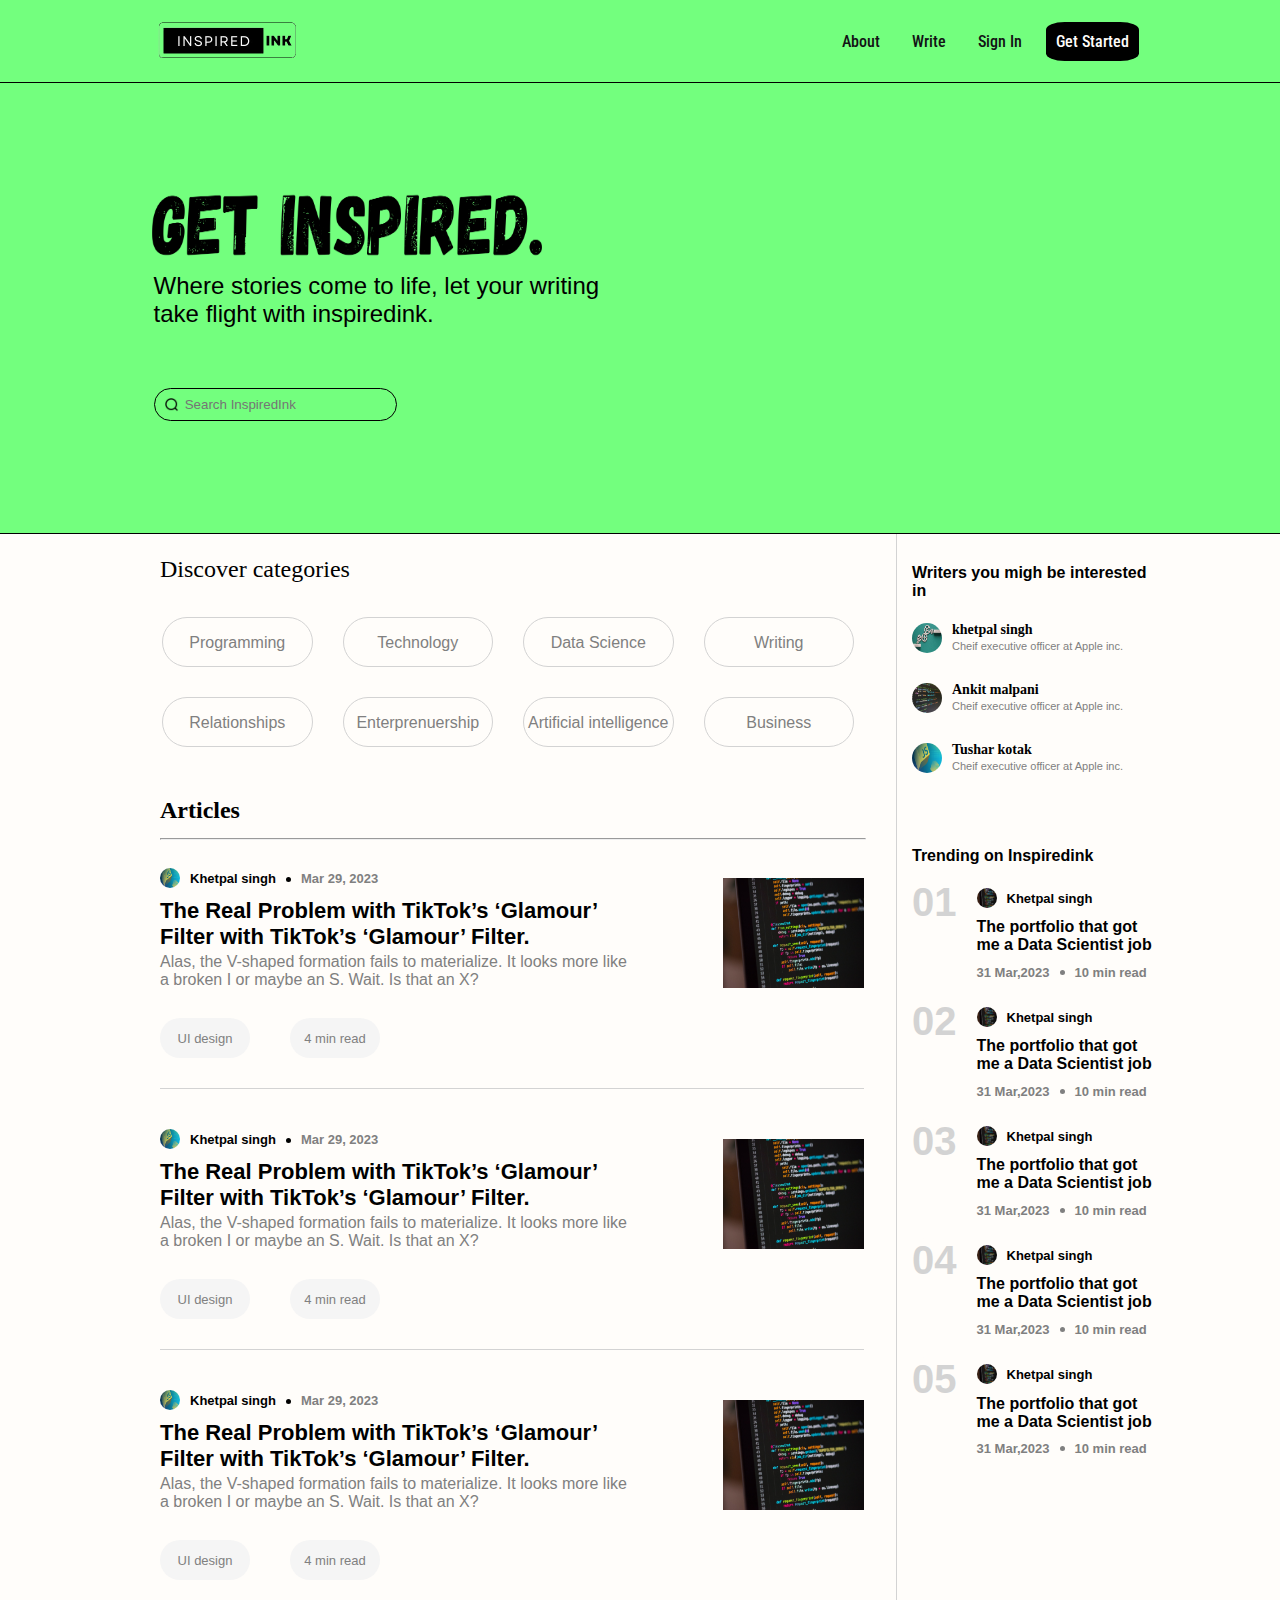
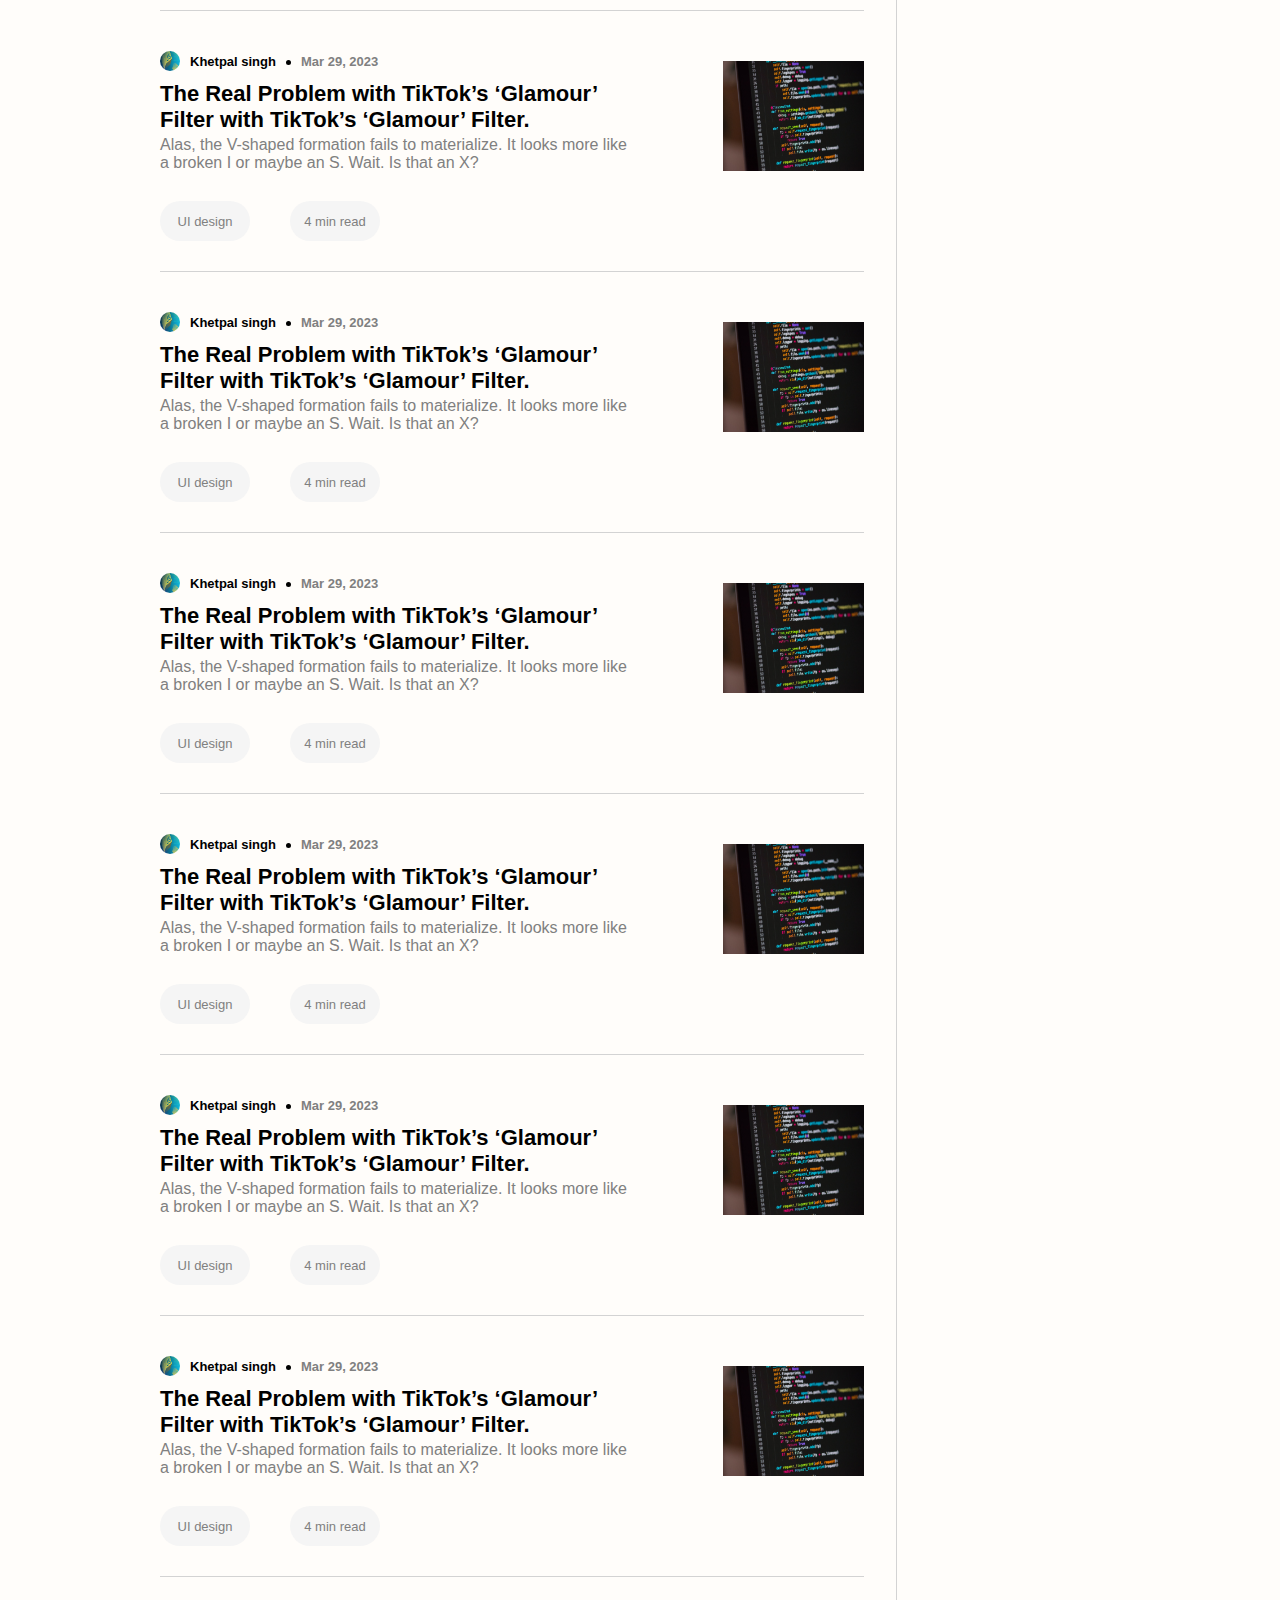
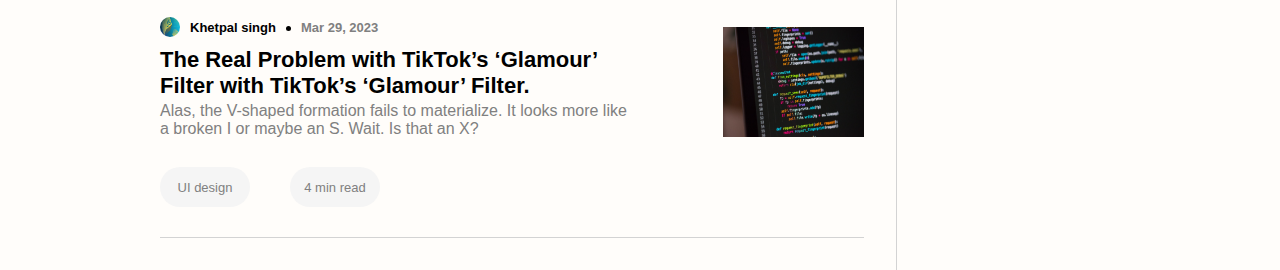
==== index.html @ ab57a782 "initial commit" ====
<!DOCTYPE html>
<html lang="en">
<head>
	<meta charset="UTF-8">
	<title>
		InspiredInk-Get Inspired
	</title>
	<link id="titleicon" rel = "icon" type = "image/png" href = "/img/Inspired-R.png">
	<link rel="stylesheet" href="styles.css">
	<link rel="preconnect" href="https://fonts.googleapis.com">
	<link rel="preconnect" href="https://fonts.gstatic.com" crossorigin>
	<link href="https://fonts.googleapis.com/css2?family=Playfair+Display:wght@500&family=Roboto+Condensed&display=swap" rel="stylesheet">
	<link rel="preconnect" href="https://fonts.googleapis.com">
    <link rel="preconnect" href="https://fonts.gstatic.com" crossorigin>
	<link href="https://fonts.googleapis.com/css2?family=Inconsolata:wght@300&family=Playfair+Display:wght@500&family=Roboto+Condensed&display=swap" rel="stylesheet">
	<link rel="stylesheet" href="">
</head>
<body>
	<header>
		<nav>
			<div class="logo">
				<a href="/index.html"><img src="/img/Inspired-R.png" alt=""></a>
			</div>
			<ul class="nav-links">
				<li><a href="#">About</a></li>
				<li><a href="/signup.html">Write</a></li>
				<li><a href="/signin.html">Sign In</a></li>			
				<li><a id="started" href="/register.html">Get Started</a></li>
			</ul>
		</nav>
	</header>
	<div class="landing">
		<img src="/img/Get (1).png" alt="">
		<h3>Where stories come to life, let your writing <br> take flight with inspiredink.</h3>
		<div class="search-bar">
			<img src="/img/search.png" alt="icon">
			<input  type="text" placeholder="Search InspiredInk">
			<div></div>
		</div>
	</div>
	<div class="content">	
		<main>
			<h3 class="Discover">Discover categories</h3>
			<div class="categories">
				<div><p>Programming</p></div>
				<div><p>Technology</p></div>
				<div><p>Data Science</p></div>
				<div><p>Writing</p></div>
				<div><p>Relationships</p></div>
				<div><p>Enterprenuership</p></div>
				<div><p>Artificial intelligence</p></div>
				<div><p>Business</p></div>
			</div>
			<h3 class="articles">Articles</h3>
			<hr>
			<div class="trending">
				<div class="post">
					<div class="name">
						<img src="/img/blog1.jpg" alt="">
						<h4>Khetpal singh</h4>
						<div class="dot"></div>
						<h4 class="date">Mar 29, 2023</h4><br>
					</div>
					<div class="middle">
						<div class="title">
							<h2 id="title" >The Real Problem with TikTok’s ‘Glamour’ Filter with TikTok’s ‘Glamour’ Filter.</h2>
							<h3 id="describe">Alas, the V-shaped formation fails to materialize. It looks more like a broken I or maybe an S. Wait. Is that an X?</h3>
						</div>
						<img src="/img/blog2.jpg" alt="">
					</div>	
					<div class="others">
						<div class="topic">
							<h4>UI design</h4>
						</div>
						<div class="readtime">
								<h4>4 min read</h4>
						</div>
					</div>
					
				</div>
				<div class="post">
					<div class="name">
						<img src="/img/blog1.jpg" alt="">
						<h4>Khetpal singh</h4>
						<div class="dot"></div>
						<h4 class="date">Mar 29, 2023</h4><br>
					</div>
					<div class="middle">
						<div class="title">
							<h2 id="title" >The Real Problem with TikTok’s ‘Glamour’ Filter with TikTok’s ‘Glamour’ Filter.</h2>
							<h3 id="describe">Alas, the V-shaped formation fails to materialize. It looks more like a broken I or maybe an S. Wait. Is that an X?</h3>
						</div>
						<img src="/img/blog2.jpg" alt="">
					</div>	
					<div class="others">
						<div class="topic">
							<h4>UI design</h4>
						</div>
						<div class="readtime">
								<h4>4 min read</h4>
						</div>
					</div>
				</div>
				<div class="post">
					<div class="name">
						<img src="/img/blog1.jpg" alt="">
						<h4>Khetpal singh</h4>
						<div class="dot"></div>
						<h4 class="date">Mar 29, 2023</h4><br>
					</div>
					<div class="middle">
						<div class="title">
							<h2 id="title" >The Real Problem with TikTok’s ‘Glamour’ Filter with TikTok’s ‘Glamour’ Filter.</h2>
							<h3 id="describe">Alas, the V-shaped formation fails to materialize. It looks more like a broken I or maybe an S. Wait. Is that an X?</h3>
						</div>
						<img src="/img/blog2.jpg" alt="">
					</div>	
					<div class="others">
						<div class="topic">
							<h4>UI design</h4>
						</div>
						<div class="readtime">
								<h4>4 min read</h4>
						</div>
					</div>
				</div>
				<div class="post">
					<div class="name">
						<img src="/img/blog1.jpg" alt="">
						<h4>Khetpal singh</h4>
						<div class="dot"></div>
						<h4 class="date">Mar 29, 2023</h4><br>
					</div>
					<div class="middle">
						<div class="title">
							<h2 id="title" >The Real Problem with TikTok’s ‘Glamour’ Filter with TikTok’s ‘Glamour’ Filter.</h2>
							<h3 id="describe">Alas, the V-shaped formation fails to materialize. It looks more like a broken I or maybe an S. Wait. Is that an X?</h3>
						</div>
						<img src="/img/blog2.jpg" alt="">
					</div>	
					<div class="others">
						<div class="topic">
							<h4>UI design</h4>
						</div>
						<div class="readtime">
								<h4>4 min read</h4>
						</div>
					</div>
				</div>
				<div class="post">
					<div class="name">
						<img src="/img/blog1.jpg" alt="">
						<h4>Khetpal singh</h4>
						<div class="dot"></div>
						<h4 class="date">Mar 29, 2023</h4><br>
					</div>
					<div class="middle">
						<div class="title">
							<h2 id="title" >The Real Problem with TikTok’s ‘Glamour’ Filter with TikTok’s ‘Glamour’ Filter.</h2>
							<h3 id="describe">Alas, the V-shaped formation fails to materialize. It looks more like a broken I or maybe an S. Wait. Is that an X?</h3>
						</div>
						<img src="/img/blog2.jpg" alt="">
					</div>	
					<div class="others">
						<div class="topic">
							<h4>UI design</h4>
						</div>
						<div class="readtime">
								<h4>4 min read</h4>
						</div>
					</div>
				</div>
				<div class="post">
					<div class="name">
						<img src="/img/blog1.jpg" alt="">
						<h4>Khetpal singh</h4>
						<div class="dot"></div>
						<h4 class="date">Mar 29, 2023</h4><br>
					</div>
					<div class="middle">
						<div class="title">
							<h2 id="title" >The Real Problem with TikTok’s ‘Glamour’ Filter with TikTok’s ‘Glamour’ Filter.</h2>
							<h3 id="describe">Alas, the V-shaped formation fails to materialize. It looks more like a broken I or maybe an S. Wait. Is that an X?</h3>
						</div>
						<img src="/img/blog2.jpg" alt="">
					</div>	
					<div class="others">
						<div class="topic">
							<h4>UI design</h4>
						</div>
						<div class="readtime">
								<h4>4 min read</h4>
						</div>
					</div>
				</div>
				<div class="post">
					<div class="name">
						<img src="/img/blog1.jpg" alt="">
						<h4>Khetpal singh</h4>
						<div class="dot"></div>
						<h4 class="date">Mar 29, 2023</h4><br>
					</div>
					<div class="middle">
						<div class="title">
							<h2 id="title" >The Real Problem with TikTok’s ‘Glamour’ Filter with TikTok’s ‘Glamour’ Filter.</h2>
							<h3 id="describe">Alas, the V-shaped formation fails to materialize. It looks more like a broken I or maybe an S. Wait. Is that an X?</h3>
						</div>
						<img src="/img/blog2.jpg" alt="">
					</div>	
					<div class="others">
						<div class="topic">
							<h4>UI design</h4>
						</div>
						<div class="readtime">
								<h4>4 min read</h4>
						</div>
					</div>
				</div>
				<div class="post">
					<div class="name">
						<img src="/img/blog1.jpg" alt="">
						<h4>Khetpal singh</h4>
						<div class="dot"></div>
						<h4 class="date">Mar 29, 2023</h4><br>
					</div>
					<div class="middle">
						<div class="title">
							<h2 id="title" >The Real Problem with TikTok’s ‘Glamour’ Filter with TikTok’s ‘Glamour’ Filter.</h2>
							<h3 id="describe">Alas, the V-shaped formation fails to materialize. It looks more like a broken I or maybe an S. Wait. Is that an X?</h3>
						</div>
						<img src="/img/blog2.jpg" alt="">
					</div>	
					<div class="others">
						<div class="topic">
							<h4>UI design</h4>
						</div>
						<div class="readtime">
								<h4>4 min read</h4>
						</div>
					</div>
				</div>
				<div class="post">
					<div class="name">
						<img src="/img/blog1.jpg" alt="">
						<h4>Khetpal singh</h4>
						<div class="dot"></div>
						<h4 class="date">Mar 29, 2023</h4><br>
					</div>
					<div class="middle">
						<div class="title">
							<h2 id="title" >The Real Problem with TikTok’s ‘Glamour’ Filter with TikTok’s ‘Glamour’ Filter.</h2>
							<h3 id="describe">Alas, the V-shaped formation fails to materialize. It looks more like a broken I or maybe an S. Wait. Is that an X?</h3>
						</div>
						<img src="/img/blog2.jpg" alt="">
					</div>	
					<div class="others">
						<div class="topic">
							<h4>UI design</h4>
						</div>
						<div class="readtime">
								<h4>4 min read</h4>
						</div>
					</div>
				</div>
				<div class="post">
					<div class="name">
						<img src="/img/blog1.jpg" alt="">
						<h4>Khetpal singh</h4>
						<div class="dot"></div>
						<h4 class="date">Mar 29, 2023</h4><br>
					</div>
					<div class="middle">
						<div class="title">
							<h2 id="title" >The Real Problem with TikTok’s ‘Glamour’ Filter with TikTok’s ‘Glamour’ Filter.</h2>
							<h3 id="describe">Alas, the V-shaped formation fails to materialize. It looks more like a broken I or maybe an S. Wait. Is that an X?</h3>
						</div>
						<img src="/img/blog2.jpg" alt="">
					</div>	
					<div class="others">
						<div class="topic">
							<h4>UI design</h4>
						</div>
						<div class="readtime">
								<h4>4 min read</h4>
						</div>
					</div>
				</div>
				
			</div>
		</main>
		<div class="side">
			<div class="bestBloggers">
				<h2>Writers you migh be interested in</h2>
				<div class="peoples">
					<div class="people">
						<img src="/img/blog4.jpg" alt="">
						<div class="peopleName">
							<h5>khetpal singh</h5>
							<p>Cheif executive officer at Apple inc.</p>
						</div>
					</div>
					<div class="people">
						<img src="/img/blog3.jpg" alt="">
						<div class="peopleName">
							<h5>Ankit malpani</h5>
							<p>Cheif executive officer at Apple inc.</p>
						</div>
					</div>
					<div class="people">
						<img src="/img/blog1.jpg" alt="">
						<div class="peopleName">
							<h5>Tushar kotak</h5>
							<p>Cheif executive officer at Apple inc.</p>
						</div>
					</div>
				</div>
			</div>
			<div class="trendingBlogs">
				<h2>Trending on Inspiredink</h2>
				<div class="trendings">
					<div class="series">
						<div class="number">
							<h1>01</h1>
						</div>
						<div class="details">
							<div class="trendingName">
								<img src="/img/blog2.jpg" alt="">
								<h4>Khetpal singh</h4>
							</div>
							<h2>The portfolio that got me a Data Scientist job</h2>
							<div class="detailsBottom">
								<h4 id="detailsDate">31 Mar,2023</h4>
								<div id="dot1"></div>
								<h4 id="detailsRead">10 min read</h4>
							</div>
						</div>
					</div>
					<div class="series">
						<div class="number">
							<h1>02</h1>
						</div>
						<div class="details">
							<div class="trendingName">
								<img src="/img/blog2.jpg" alt="">
								<h4>Khetpal singh</h4>
							</div>
							<h2>The portfolio that got me a Data Scientist job</h2>
							<div class="detailsBottom">
								<h4 id="detailsDate">31 Mar,2023</h4>
								<div id="dot1"></div>
								<h4 id="detailsRead">10 min read</h4>
							</div>
						</div>
					</div>
					<div class="series">
						<div class="number">
							<h1>03</h1>
						</div>
						<div class="details">
							<div class="trendingName">
								<img src="/img/blog2.jpg" alt="">
								<h4>Khetpal singh</h4>
							</div>
							<h2>The portfolio that got me a Data Scientist job</h2>
							<div class="detailsBottom">
								<h4 id="detailsDate">31 Mar,2023</h4>
								<div id="dot1"></div>
								<h4 id="detailsRead">10 min read</h4>
							</div>
						</div>
					</div>
					<div class="series">
						<div class="number">
							<h1>04</h1>
						</div>
						<div class="details">
							<div class="trendingName">
								<img src="/img/blog2.jpg" alt="">
								<h4>Khetpal singh</h4>
							</div>
							<h2>The portfolio that got me a Data Scientist job</h2>
							<div class="detailsBottom">
								<h4 id="detailsDate">31 Mar,2023</h4>
								<div id="dot1"></div>
								<h4 id="detailsRead">10 min read</h4>
							</div>
						</div>
					</div>
					<div class="series">
						<div class="number">
							<h1>05</h1>
						</div>
						<div class="details">
							<div class="trendingName">
								<img src="/img/blog2.jpg" alt="">
								<h4>Khetpal singh</h4>
							</div>
							<h2>The portfolio that got me a Data Scientist job</h2>
							<div class="detailsBottom">
								<h4 id="detailsDate">31 Mar,2023</h4>
								<div id="dot1"></div>
								<h4 id="detailsRead">10 min read</h4>
							</div>
						</div>
					</div>
				</div>
			</div>
		</div>
	</div>
</body>
</html>
---- styles.css ----
body {
	font-family: Arial, sans-serif;
	background-color: #FFFDFA;
	color: #000;
	margin: 0;
	padding: 0;
	width: 100%;
	z-index: 1;
}

body::-webkit-scrollbar {
  display: none;
}

#titleicon {
	height: 80px;
	width: 200px;
}
header {
	background-color: #73FF7E;
	color: #000;
	position: sticky;
	top: 0;
	z-index: 3;
}

.logo {
	margin-left: 10%;
	width: fit-content;
}
.logo a img {
	margin-left: -20px;
	padding-top: 10px;
}

nav {
	display: flex;
	align-items: center;
	justify-content: space-between;
	padding: 1rem;
	height: 50px;
	border-bottom: 1px solid #000;
}

nav a {
	color: #121214;
	text-decoration: none;
}
nav a img {
	height: 250px;
}

nav ul {
	display: flex;
	list-style: none;
	margin: 0;
	padding: 0;
	margin-right: 10%;
	font-family: 'Playfair Display', serif;
	font-family: 'Roboto Condensed', sans-serif;
	font-weight: 500;
}

nav ul li {
	margin-left: 1rem;
}

nav ul li:first-child {
	margin-left: 0;
}

nav ul li a {
	padding: 0.5rem;
}
#started {
	color: #FFFDFA;
	font-weight: 500;
	border-radius: 20%;
	padding: 10px;
	margin-left: auto;
	background-color: #000;
}

.landing {
	background-color: #73FF7E;
	width: 100%;
	height: 450px;
	border-bottom: 1px solid #000;
}
.landing img {
	margin-top: 60px;
	margin-left: 7%;
	width: 40%;
	height: 30%;
}
.landing h3 {
	font-family: "sohne", "Helvetica Neue", Helvetica, Arial, sans-serif;
	margin-left: 12%;
	margin-top: -10px;
	font-size: 24px;
	font-weight: 400;
}

.content {
	display: flex;
	flex-direction: row;
}
main {
	min-height: 100vh;
	width: 55%;
    padding: 2rem;
	margin-left: 10%;
	border-right: 1px solid #D3D3D3;
	margin-right: ;
}

.search-bar {
	display: flex;
	position: absolute;
	align-items: center;
	margin-bottom: 1rem;
	width: 20%;
	margin-left: 11%;
	margin-top: 15px;
	background-color: #73FF7E;
}

.search-bar input {
	flex: 1;
	border-radius: 20px;
	padding: 0.5rem;
	padding-left: 30px;
	border: 1px solid #000;
	outline: none;
	margin-left: -20px;
}
input[type="text"] {
  background-color: #73FF7E; /* Replace with your preferred color value */
}

.search-bar img {
	color: #73FF7E;
	position: relative;
	left: 5px;
	bottom: 30px;
	width: 15px;
}

.Discover {
	margin-top: -10px;
	font-family: 'Times New Roman', Times, serif;
	font-weight: 500;
	margin-left: px;
	font-size: 24px;
}
.categories {
  display: flex;
  flex-wrap: wrap;
  gap: 10px;
  margin-left: -8px;
}

.categories > div {
  flex: 1 0 calc(20% - 20px);
  margin: 10px;
  text-align: center;
  background-color: #FFFDFA;
  padding-top: 0;
  box-sizing: border-box;
  border: 1px solid #D3D3D3;
  color: grey;
  font-family: 'Gill Sans', 'Gill Sans MT', Calibri, 'Trebuchet MS', sans-serif;
  height: 50px;
  border-radius: 25px;
}

.articles {
	font-family: 'Times New Roman', Times, serif;
	font-size: 24px;
	margin-top: 40px;
}

main hr {
	margin-top: -10px;
	width: 100%;
	height: 1px solid #D3D3D3;
}
.trending {
	width: 100%;
	background-color:;
	min-height: 500px;
	display: flex;
	flex-direction: column;
	gap: 20px;
}
.post {
	width: 100%;
	background-color: #FFFDFA;
	height: 220px;
	margin-top: 20px;
	display: flex;
	flex-direction: column;
	border-bottom: 1px solid #D3D3D3 ;
}


.name {
	font-family: 'Franklin Gothic Medium', 'Arial Narrow', Arial, sans-serif;
	font-size: 13px;
	width: 100%;
	height: 20px;
	display: flex;
	align-items: center;
	margin-bottom: -10px;
}
.name img {
	width: 20px;
	height: 20px;
	border-radius: 50%;
	margin-right: 10px;
}
.dot {
	width: 5px;
	height: 5px;
	border-radius: 50%;
	background-color: #000;
	margin-left: 10px;
	margin-top: 3px;
}
.date {
	margin-left: 10px;
	color: grey;
	font-family: 'Franklin Gothic Medium', 'Arial Narrow', Arial, sans-serif;
}
.designation {
	margin-left: 10px;
}
.middle {
	width: 100%;
	height: 120px;
	display: flex;
	flex-direction: row;
}
.title {
	width: 70%;
	display: flex;
	flex-direction: column;
}
#title {
	margin-top: 20px;
	font-size: 22px;
	font-weight: 600;
}
#describe {
	margin-top: -15px;
	font-size: 16px;
	font-family: 'Gill Sans', 'Gill Sans MT', Calibri, 'Trebuchet MS', sans-serif;
	color: grey;
	font-weight: 300;
}
.middle img {
	margin-top: px;
	width: 20%;
	height: 110px;
	padding-left: 90px;
}

.others {
	width: 70%;
	height: 40px;
	display: flex;
	flex-direction: row;
	margin-top: 20px;
}
.topic {
	display: flex;
	justify-content: center;
	align-items: center;
	background-color: whitesmoke;
	height: 40px;
	width: 90px;
	border-radius: 20px;
	margin-right: 40px;
}
.topic h4 {
	font-size: 13px;
	font-family: 'Franklin Gothic Medium', 'Arial Narrow', Arial, sans-serif;
	font-weight: 100;
	color: grey;

}
.readtime {
	display: flex;
	justify-content: center;
	align-items: center;
	background-color: whitesmoke;
	width: 90px;
	height: 40px;
	border-radius: 20px;
}
.readtime h4 {
	font-size: 13px;
	font-family: 'Franklin Gothic Medium', 'Arial Narrow', Arial, sans-serif;
	font-weight: 100;
	color: grey;
}


.body {
	width: 100%;
	background-color: #73FF7E;
	display: flex;
	justify-self: center;
	align-items: center;
	z-index: 1;
}
.register {
	display: flex;
	flex-direction: column;
	justify-content: center;
	align-items: center;
	margin: 10px auto;
	width: 50%;
	background-color: #FFFDFA;
	height: 700px;
	z-index: 3;
	gap: 100px;
}

.register h2 {
	margin-top: -250px;
	font-weight: 400;
	font-family: 'Times New Roman', Times, serif; 
	font-size: 30px;
}

.signupemail {
	display: flex;
	justify-content: center;
	align-items: center;
	background-color: #FFFDFA;
	border-radius: 20px;
	border: 1px solid grey;
	height: 35px;
	width: 180px;
	font-weight: lighter;
	font-family: 'Courier New', Courier, monospace,sans-serif,'Lucida Sans', 'Lucida Sans Regular', 'Lucida Grande', 'Lucida Sans Unicode', Geneva, Verdana, sans-serif;
	color: #1A1110;
}

.register h4 {
	font-family: 'Times New Roman', Times, serif;
	font-weight: 300;
	font-size: 18px;
}
#span1 {
	font-weight: 600;
	color: green;
}

.signup {
	display: flex;
	flex-direction: column;
	justify-content: center;
	align-items: center;
	margin: 10px auto;
	width: 50%;
	background-color: #FFFDFA;
	height: 700px;
	z-index: 3;
	gap: 10px;
}
.signup h2 {
	font-size: 30px;
	margin-top: 0px;
	font-weight: 400;
	font-family: 'Times New Roman', Times, serif; 
}

.enter {
	display: flex;
	flex-direction: column;
	justify-content: center;
	align-items: center;
	padding: 0;
	margin-top: -20px;
}
.enter h4 {
	font-size: 16px;
	font-weight: 500;
	color: #000;
	font-family: Arial, Helvetica, sans-serif;
}
#p {
	margin-top: -10px;
}

.email {
	display: flex;
	flex-direction: column;
	justify-content: center;
	align-items: center;
	margin-top: 40px;
}
.email form {
	display: flex;
	flex-direction: column;
	justify-content: center;
	align-items: center;
	gap: 30px;
}
.email form input {
	outline: none;
	border: none;
	border-bottom: 1px solid black;
	width: 300px;
	font-size: 18px;
	font-family: 'Times New Roman', Times, serif;
}
.email form button {
	display: flex;
	justify-content: center;
	align-items: center;
	width: 250px;
	height: 30px;
	background-color: #000;
	border-radius: 20px;
	border: none;
	color: #FFFDFA;
	margin-top: 10px;
}
.email h4 {
	margin-top: 40px;
	font-family: 'Times New Roman', Times, serif;
	font-weight: 300;
	font-size: 18px;
}
.email h4 span {
	color: green;
	font-weight: 600;
}
a {
	text-decoration: none;
	color: inherit;
}
.cancel-link {
	text-decoration: none;
	color: #D3D3D3;
	position: relative;
	bottom: 220px;
	left: 360px;
}

.cancel-link:hover {
  text-decoration: none;
  cursor: pointer;
  color: #000;
}
.cancel-icon {
	font-size: 20px;
}
.cancel-link1 {
	text-decoration: none;
	color: #D3D3D3;
	position: relative;
	bottom: 65px;
	left: 360px;
}
.cancel-link1:hover {
	text-decoration: none;
	cursor: pointer;
	color: #000;
}

.side {
	display: flex;
	flex-direction: column;
	width: 19%;
	margin-left: 15px;
	position: static;
}
.bestBloggers {
	display: flex;
	flex-direction: column;
	margin-bottom: 50px;
}
.bestBloggers h2 {
	margin-top: 30px;
	font-size: 16px;
}
.peoples {
	display: flex;
	flex-direction: column;
	width: 100%;
	min-height: 10vh;
	margin-top: 10px;
	gap: 20px;
}
.people {
	display: flex;
	flex-direction: row;
}
.people img {
	border-radius: 50%;
	width: 30px;
	height: 30px;
}
.peopleName {
	margin-left: 10px;
	display: flex;
	flex-direction: column;
}
.peopleName h5 {
	font-family: 'Times New Roman', Times, serif;
	margin-top: -1px;
	margin-bottom: 0px;
	font-size: 14px;
}
.peopleName p {
	font-size: 11px;
	margin-top: 2px;
	color: grey;
}
.trendingBlogs {
	
}
.trendingBlogs h2 {
	font-size: 16px;
}
.trendings {
	display: flex;
	flex-direction: column;
	min-height: 50vh;
}
.series  {
	display: flex;
	flex-direction: row;
	width: 100%;
}
.number {
	display: flex;
	justify-content: center;
	align-items: center;
	height: 50px;
	width: 50x;
	border-radius: 50%;
	background-color: #FFFDFA;
	font-size: 20px;
	color: #D3D3D3;
}
.details {
	display: flex;
	flex-direction: column;
	margin-left: 20px;
	width: 100%;
	gap: 0px;
}
.trendingName {
	display: flex;
	flex-direction: row;
	margin-top: 10px;
	width: 100%;
}
.trendingName img {
	border-radius: 50%;
	width: 20px;
	height: 20px;
}
.trendingName h4 {
	margin-left: 10px;
	margin-top: 3px;
	font-family: 'Franklin Gothic Medium', 'Arial Narrow', Arial, sans-serif;
	font-size: 13px;
	display: flex;
	align-items: center;
}
.details h2 {
	font-size: 16px;
	margin-top: -5px;
	font-weight: 600;
}
.detailsBottom {
	display: flex;
	flex-direction: row;
	width: 100%;
	margin-top: -20px;
	align-items: center;
}
#detailsDate {
	font-family: 'Franklin Gothic Medium', 'Arial Narrow', Arial, sans-serif;
	font-size: 13px;
	color: grey;

}
#dot1 {
	margin-left: 10px;
	height: 5px;
	width: 5px;
	background-color: grey;
	border-radius: 50%;
}
#detailsRead {
	font-family: 'Franklin Gothic Medium', 'Arial Narrow', Arial, sans-serif;
	font-size: 13px;
	color: grey;
	margin-left: 10px;
}



.readmode {
	background-color: #FFFDFA;
	color: #000;
}
.nav1 {
	display: flex;
	align-items: center;
	justify-content: space-between;
	padding: 1rem;
	height: 30px;
	border-bottom: 1px solid #D3D3D3;
}
.logo1 {
	margin-top: 10px;
	margin-left: 5%;
	width: 50px;
}
.search-bar1 {
	display: flex;
	justify-content: center;
	align-items: center;
	left: 250px;
	margin-bottom: 0px;
	margin-left: 30%;
}
.search-bar1 input {
	flex: 1;
	border-radius: 20px;
	padding: 0.5rem;
	padding-left: 30px;
	border: none;
	outline: none;
	margin-left: -20px;
}
.search-bar1 img {
	position: relative;
	left: 5px;
	width: 15px;
}
.search-bar1 input[type="text"] {
	background-color: whitesmoke;
}
.reader {
	margin-left: 30%;
	margin-top: 6px;
}
.reader img {
	width: 30px;
	height: 30px;
	border-radius: 50%;
	border-style: double;
	border: 2px solid #D3D3D3;
}
.write {
	display: flex;
	flex-direction: row;
	justify-content: center;
	align-items: center;
	width: 7%;
	height: 30px;
	border: 1px solid #D3D3D3;
	border-radius: 20px;
	margin-right: 5%;
}
.write img {
	width: 20px;
	height: 20px;
	margin-right: 5px;
}
.write h2 {
	font-size: 16px;
	font-family: 'Playfair Display', serif;
	font-family: 'Roboto Condensed', sans-serif;
	font-weight: 500;
}
.mainsection {
	display: flex;
	flex-direction: row;
}
section {
	display: flex;
	flex-direction: column;
	justify-content: center;
	align-items: center;
	min-height: 100vh;
	width: 55%;
    padding: 0rem;
	margin-left: 10%;
	border-right: 1px solid #D3D3D3;
	min-height: 100vh;
}
.upper {
	display: flex;
	flex-direction: row;
	width:80%;
	margin-top: 50px;
	min-height: 30vh;
}
.upper img {
	width: 48px;
	height: 48px;
	border-radius: 50%;
}
.upper2 {
	display: flex;
	flex-direction: column;
	margin-top: -20px;
	margin-left: 10px;
}
.upper2 h4 {
	font-family: 'Inconsolata', 'monospace';
	font-size: 15px;
	font-weight: 500;
}
.name1 {
	display: flex;
	flex-direction: row;
	justify-content: center;
	align-items: center;
	margin-top: -30px;
}
.profileName {
	font-size: 13px;
	font-family:  'Inconsolata', 'monospace';
	color: grey;
}
.dot3 {
	width: 5px;
	height: 5px;
	background-color: grey;
	border-radius: 50%;
	margin-left: 10px;
}
.content1 {
	width: 80%;
	margin-top: -150px;
	min-height: 20vh;
}
.content1 h2 {
	font-size: 22px;
	font-weight: 600;
}
.content1 img {
	width: 100%;
	height: 450px;
}
.content1 p {
	width: 100%;	
}
.profile2 {
	width: 100%;
	display: flex;
	flex-direction: column;
	margin-top: 50px;
	margin-bottom: 50px;
	border-bottom: 1px solid #D3D3D3;
}
.profile2 img {
	width: 88px;
	height: 88px;
	border-radius: 50%;
}
.profile2 h4 {
	font-family: 'Inconsolata', 'monospace';
	font-size: 15px;
	font-weight: 500;
	margin-top: 10px;
}
.profile2 p {
	margin-top: -5px;
	font-size: 14px;
	font-family: 'Gill Sans', 'Gill Sans MT', Calibri, 'Trebuchet MS', sans-serif;
	color: grey;
	margin-bottom: 20px;
}
section img {
	width: 80%;
	height: 150px;
	margin-top: px;
}
section h1 {
	width: 70%;
	margin-right: 10%;
	font-family: 'Segoe UI', Tahoma, Geneva, Verdana, sans-serif;
	font-size: 42px;
	font-weight: 400;
	margin-top: 80px;
}
.userHome {
	display: flex;
	flex-direction: column;
	width: 80%;
	min-height: 10vh;
	margin-top: -10px;
}
.userHome h3 {
	font-size: 16px;
	font-family: Arial, Helvetica, sans-serif;
	font-weight: 400;
}
.userHome hr {
	margin-top: -5px;
	width: 100%;
	border: 1px solid #D3D3D3;
}
.date1 {
	font-family: 'Franklin Gothic Medium', 'Arial Narrow', Arial, sans-serif;
	color: #D3D3D3;
}

.profileButtons {
	display: flex;
	flex-direction: row;
	gap: 30px;
	margin-top: 20px;
	margin-bottom: 30px;
}

#editButton {
	width: 100px;
	height: 30px;
	background-color: #FFFDFA;
	color: #73FF7E;
	border-radius: 20px;
	border: 1px solid #D3D3D3;
}

#logoutButton {
	width: 100px;
	height: 30px;
	background-color: #FFFDFA;
	color: #73FF7E;
	border-radius: 20px;
	border: 1px solid #D3D3D3;
}
.edit {
	display: flex;
	flex-direction: column;
	justify-content: center;
	align-items: center;
	margin: 10px auto;
	width: 50%;
	background-color: #FFFDFA;
	height: 700px;
	z-index: 3;
	gap: 100px;
}

.edit h2 {
	font-size: 26px;
	font-family: 'Times New Roman', Times, serif;
	font-weight: 600;
	margin-top: -180px;
}
.edit h3 {
	font-size: 18px;
	font-weight: 500;
	margin-top: -50px;
}
.edit hr {
	width: 90%;
	margin-top: -100px;
	border: 1px solid #D3D3D3;
}
.editingContent {
	width: 90%;
	display: flex;
	flex-direction: column;
	gap: 20px;
	margin-top: -100px;
	margin-bottom: 0px;
}
.editInfo {
	display: flex;
	flex-direction: row;
	justify-content: space-between;
	align-items: center;
}
.editInfo h4 {
	font-size: 15px;
	font-weight: 400;
}
.editInfo a {
	font-size: 14px;
	font-weight: 500;
	color: grey;
	margin-left: auto;
}
.editInfo a img {
	width: 30px;
	height: 30px;
	border-radius: 20px;
}
.profileInfo {
	display: flex;
	flex-direction: row;
}
#nameinfo {
	margin-right: -450px;
}

#logout {
	margin-top: -60px;
	color: red;
}
.cancel-link3 {
	text-decoration: none;
	color: #D3D3D3;
	position: relative;
	bottom: 80px;
	left: 360px;
}
.cancel-link3:hover {
	text-decoration: none;
	cursor: pointer;
	color: #000;
}
.cancel-icon3 {
	font-size: 20px;
}

/* popup code */

/* Styles for the modal window */
.modal {
	display: none; /* Hide the modal by default */
	position: fixed; /* Fixed position on the screen */
	z-index: 999; /* Set the modal to the top of the z-index */
	left: 0;
	top: 0;
	width: 100%;
	height: 100%;
	overflow: auto; /* Enable scrolling if needed */
	background-color: rgba(0,0,0,0.4); /* Add a dark overlay */
}

.modal-content {
	background-color: #fefefe; /* White background */
	margin: 15% auto; /* 15% from the top and centered */
	padding: 20px;
	border: 1px solid #888;
	width: 40%; /* Set the width of the modal window */
	display: flex;
	flex-direction: column;
}

/* Styles for the buttons */
.modal-buttons {
	margin-top: 20px;
	display: flex;
	justify-content: space-between;
}

.modal-content h2 {
	font-weight: 500;
	font-family: 'Franklin Gothic Medium', 'Arial Narrow', Arial, sans-serif;
}
.modal-content input[type="email"] {
	width: 100%;
	border: none;
	border-bottom: 1px solid #D3D3D3;
	outline: none;
}
#cancel-btn {
	background-color: #FFFDFA;
	border: 1px solid #D3D3D3;
	background-color: #000;
	color: #73FF7E;
	border-radius: 20px;
}
#save-btn {
	background-color: #FFFDFA;
	border: 1px solid #D3D3D3;
	background-color: #000;
	color: #73FF7E;
	border-radius: 20px;
}

#cancel-btn1 {
	background-color: #FFFDFA;
	border: 1px solid #D3D3D3;
	background-color: #000;
	color: #73FF7E;
	border-radius: 20px;
}
#save-btn1 {
	background-color: #FFFDFA;
	border: 1px solid #D3D3D3;
	background-color: #000;
	color: #73FF7E;
	border-radius: 20px;
}

#cancel-btn2 {
	background-color: #FFFDFA;
	border: 1px solid #D3D3D3;
	background-color: #000;
	color: #73FF7E;
	border-radius: 20px;
}
#save-btn2 {
	background-color: #FFFDFA;
	border: 1px solid #D3D3D3;
	background-color: #000;
	color: #73FF7E;
	border-radius: 20px;
}
#cancel-btn3 {
	background-color: #FFFDFA;
	border: 1px solid #D3D3D3;
	background-color: #000;
	color: #73FF7E;
	border-radius: 20px;
}
#save-btn3 {
	background-color: #FFFDFA;
	border: 1px solid #D3D3D3;
	background-color: #000;
	color: #73FF7E;
	border-radius: 20px;
}

.modal-content1 {
	display: flex;
	flex-direction: column;
	justify-content: center;
	align-items: center;
	margin: 10px auto;
	width: 80%;
	background-color: #FFFDFA;
	height: 700px;
	z-index: 3;
	gap: 100px;
}

.profile-content {
	display: flex;
	flex-direction: column;
	width: 40%;
	height: 600px;
	z-index: 3;
	background-color: #FFFDFA;
	margin: 50px auto;
}
.main-content {
	display: flex;
	flex-direction: column;
	width: 100%;
	height: 100%;
	padding-left: 30px;
	padding-top: 10px;
	padding-right: 20px;
	padding-bottom: 10px;
}
.profileUpdate {
	display: flex;
	flex-direction: column;
	gap: 20px;
}
.main-content h3 {
	font-size: 22px;
	font-family: Arial, Helvetica, sans-serif;
}

#profile-pic-update::-webkit-file-upload-button {
	visibility: hidden;
  }
  
  #profile-pic-update::before {
	content: '';
	display: inline-block;
	background: url('icon-upload.png') no-repeat center center;
	width: 100px;
	height: 100px;
	border-radius: 50%;
	margin-right: 0px;
	margin-top: 10px;
  }
  
#profile-pic-update:hover::before {
	background-color: #f2f2f2;
}
  
  #profile-pic-update:active::before {
	background-color: #e6e6e6;
  }
  
/* Hide "No file chosen" text */
#profile-pic-update {
	color: transparent;
  }

#profile-pic-update-btn {
  display: inline-block;
  background: url('update-icon.png') no-repeat center center;
  width: 100px;
  height: 30px;
  border: none;
  cursor: pointer;
  color: #73FF7E;
}

#profile-pic-update-btn:hover {
  background-color: #f2f2f2;
}

#profile-pic-update-btn:active {
  background-color: #e6e6e6;
}

#profile-pic-remove-btn {
  display: inline-block;
  width: 100px;
  height: 30px;
  border: none;
  cursor: pointer;
  background-color: #FFFDFA;
  color: red;
}

#profile-pic-remove-btn:hover {
	background-color: #f2f2f2;
  }
  
#profile-pic-remove-btn:active {
	background-color: #e6e6e6;
}
  

.image {
	display: flex;
	flex-direction: row;
	align-items: center;
}
.nameUpdate {
	width: 100%;
	margin-top: 20px;
	display: flex;
	flex-direction: column;
}
.nameUpdate input[type="text"] {
	width: 80%;
	background-color: #FFFDFA;
	outline: none;
	border: none;
	border-bottom: 1px solid grey;
	font-size: 16px;
	margin-top: 20px;
}

.bioUpdate {
	display: flex;
	flex-direction: column;
	margin-top: 40px;
}
.bioUpdate textarea {
	width: 80%;
	height: 50px;
	border: none;
	border-bottom: 1px solid grey;
	outline: none;
	font-size: 16px;
	font-weight: 300;
}
#pictureLabel {
	color: grey;
}

#nameLabel {
	color: grey;
}

#bioLabel {
	color: grey;
	margin-bottom: 20px;
}
.profilebuttons {
	margin-top: 60px;
	width: 80%;
	display: flex;
	flex-direction: row;
	justify-content: space-between;
}
#cancelBtn {
	width: 100px;
	height: 30px;
	background-color: #FFFDFA;
	border: 1px solid grey;
	border-radius: 20px;
}

#saveBtn {
	width: 100px;
	height: 30px;
	background-color: #FFFDFA;
	border: 1px solid grey;
	border-radius: 20px;
}

.cancel-link4 {
	text-decoration: none;
	color: #D3D3D3;
	position: relative;
	top: 10px;
	left: 95%;
}

.cancel-link4:hover {
  text-decoration: none;
  cursor: pointer;
  color: #000;
}
.cancel-icon4 {
	font-size: 20px;
}
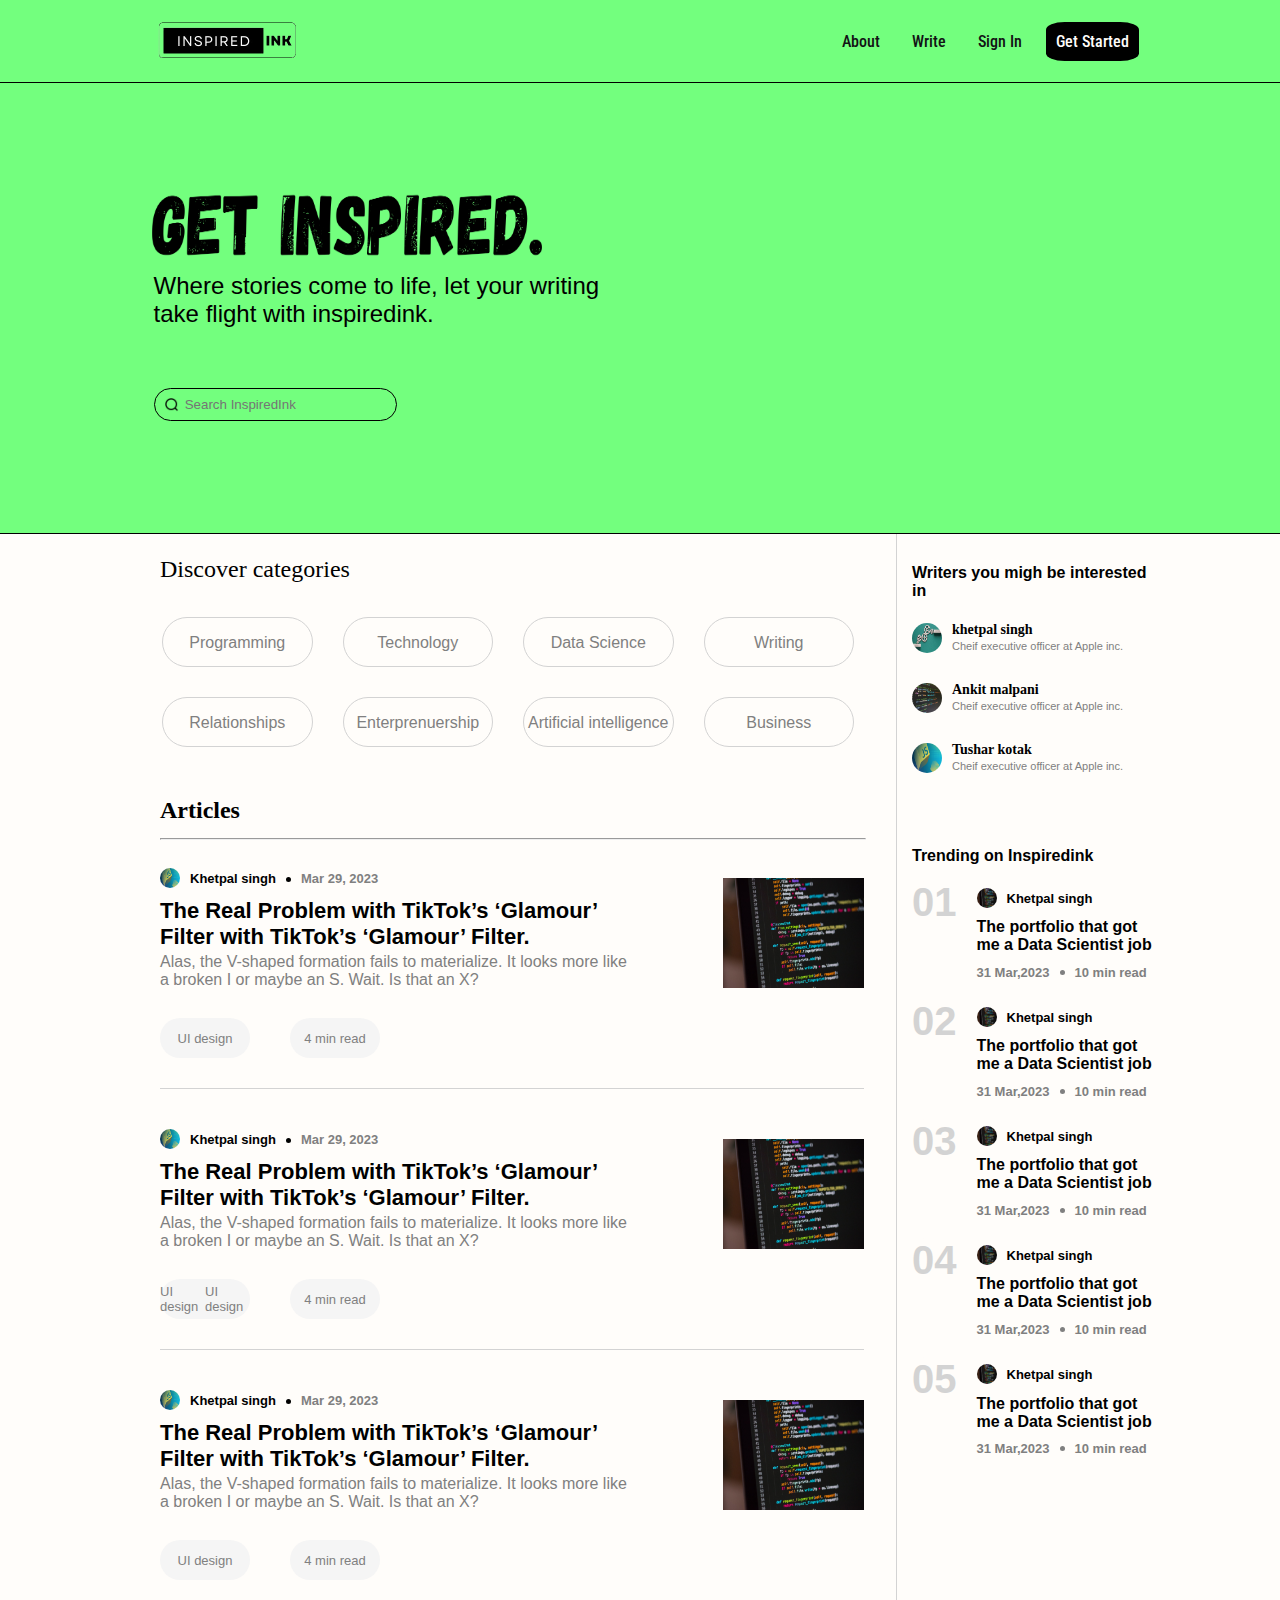
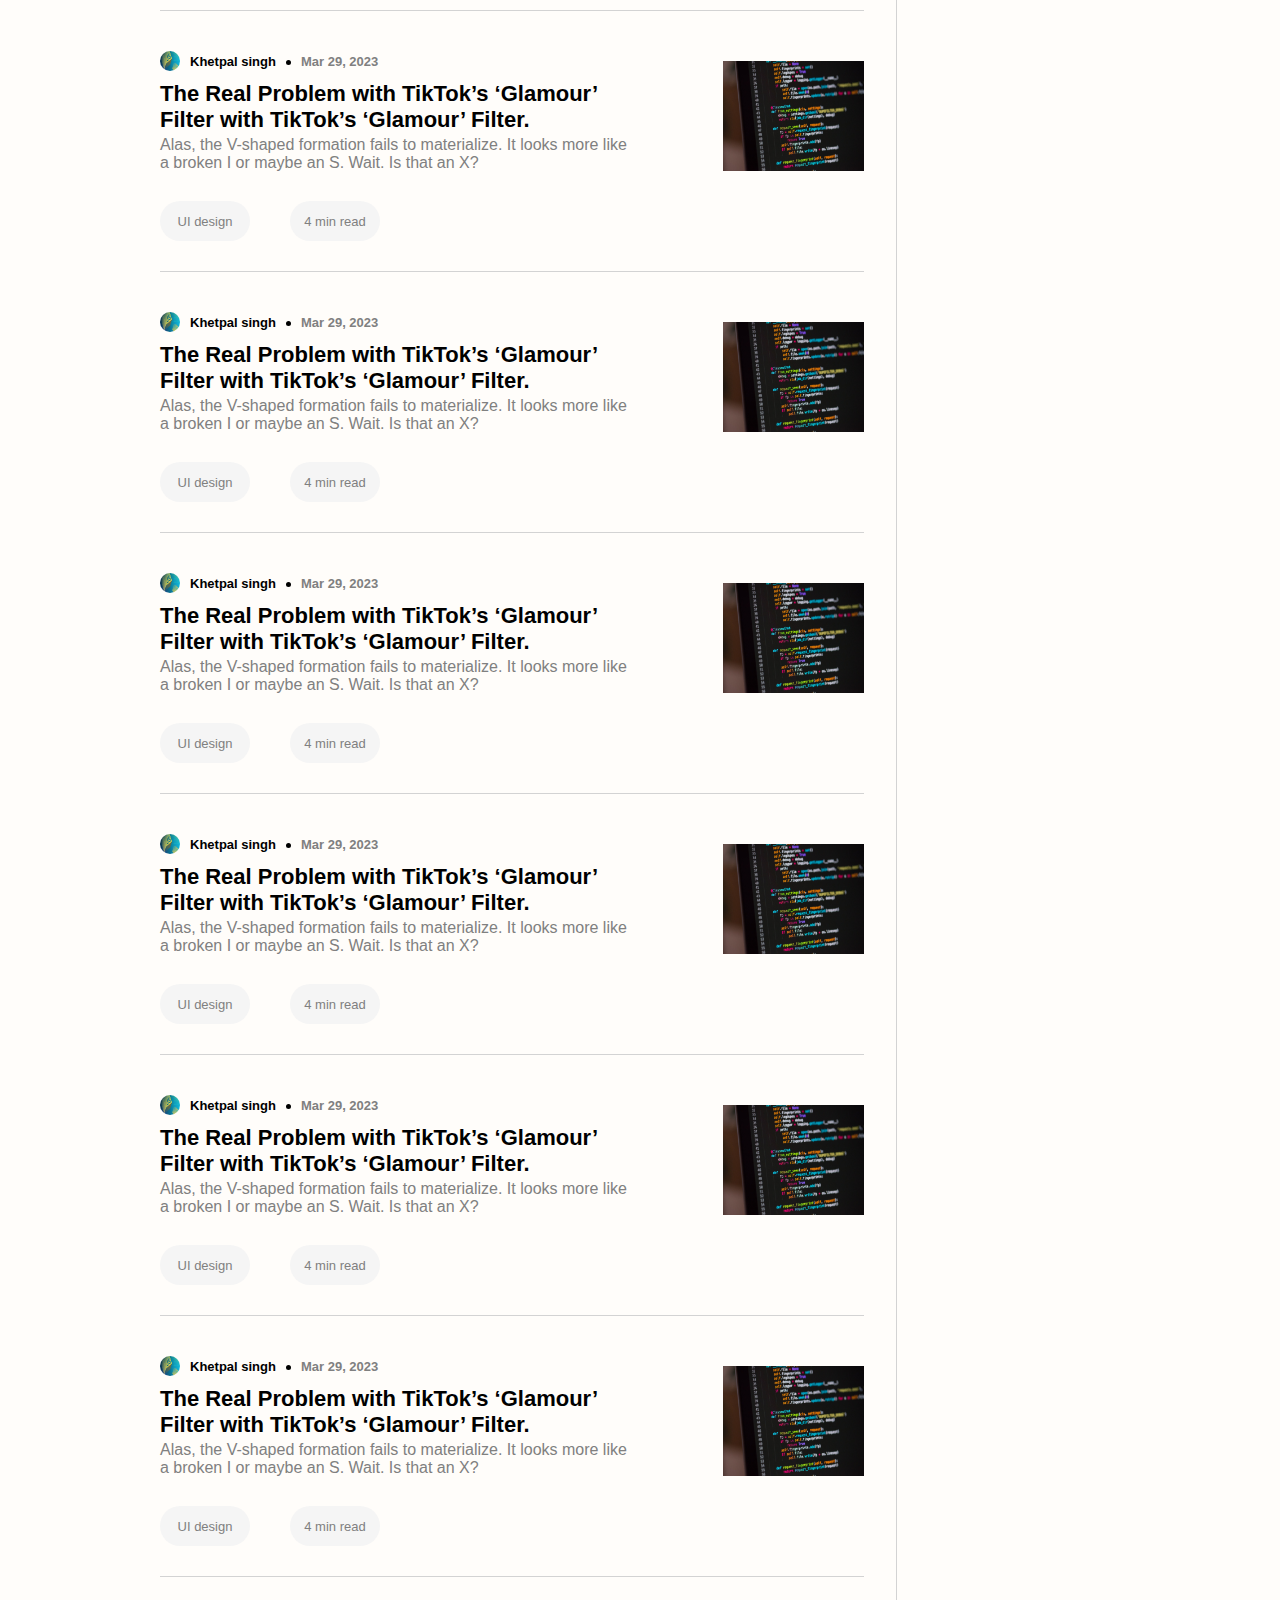
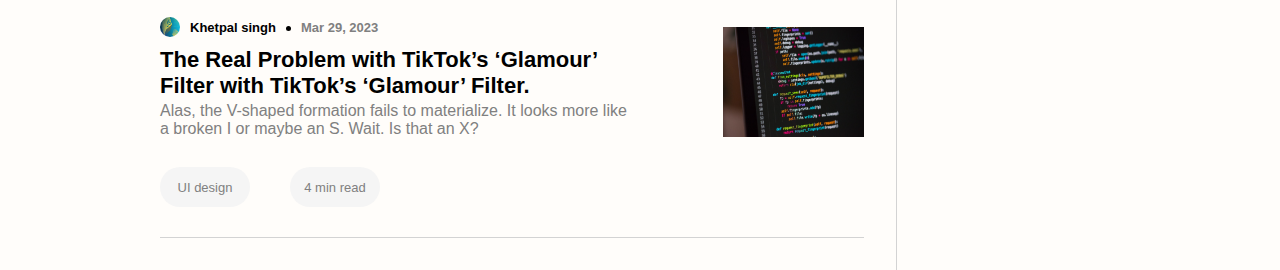
==== commit 5a93c102: "heading  change" ====
--- a/index.html
+++ b/index.html
@@ -95,6 +95,7 @@
 					<div class="others">
 						<div class="topic">
 							<h4>UI design</h4>
+							<h4>UI design</h4>
 						</div>
 						<div class="readtime">
 								<h4>4 min read</h4>
